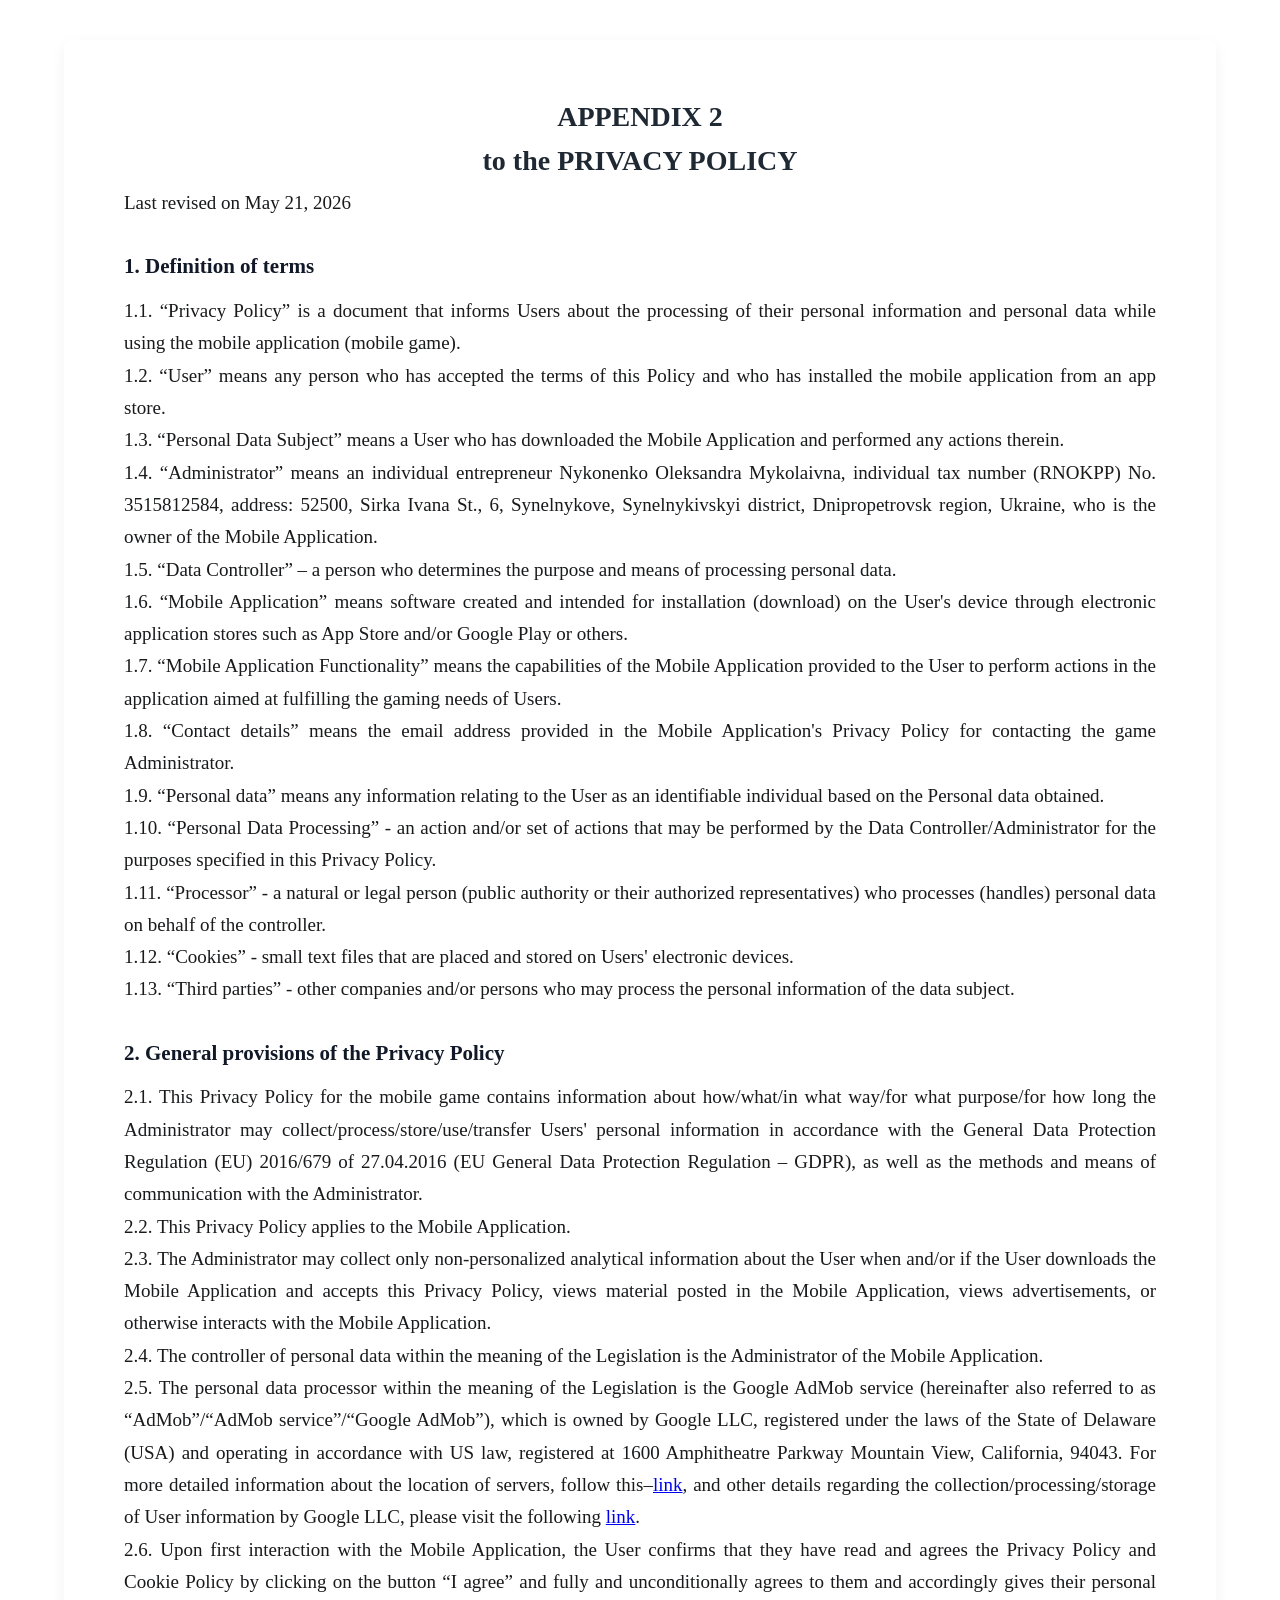
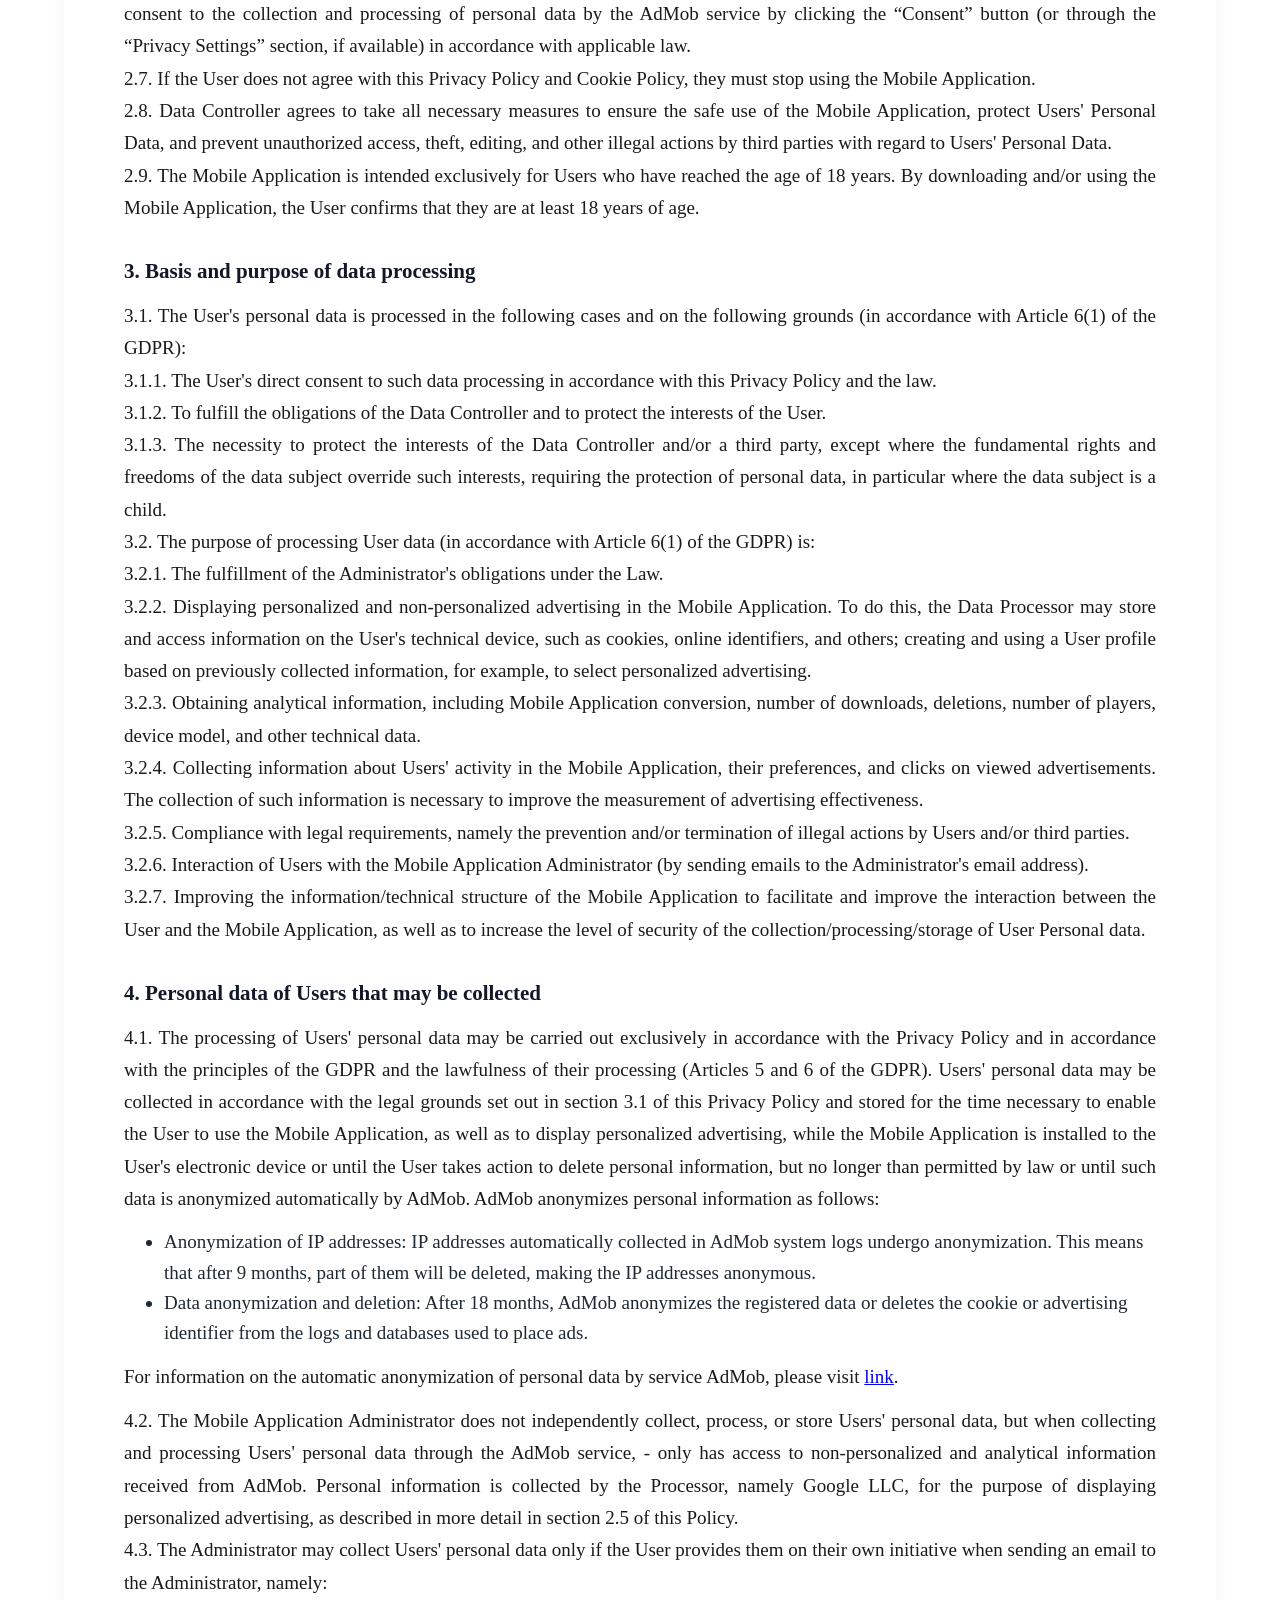
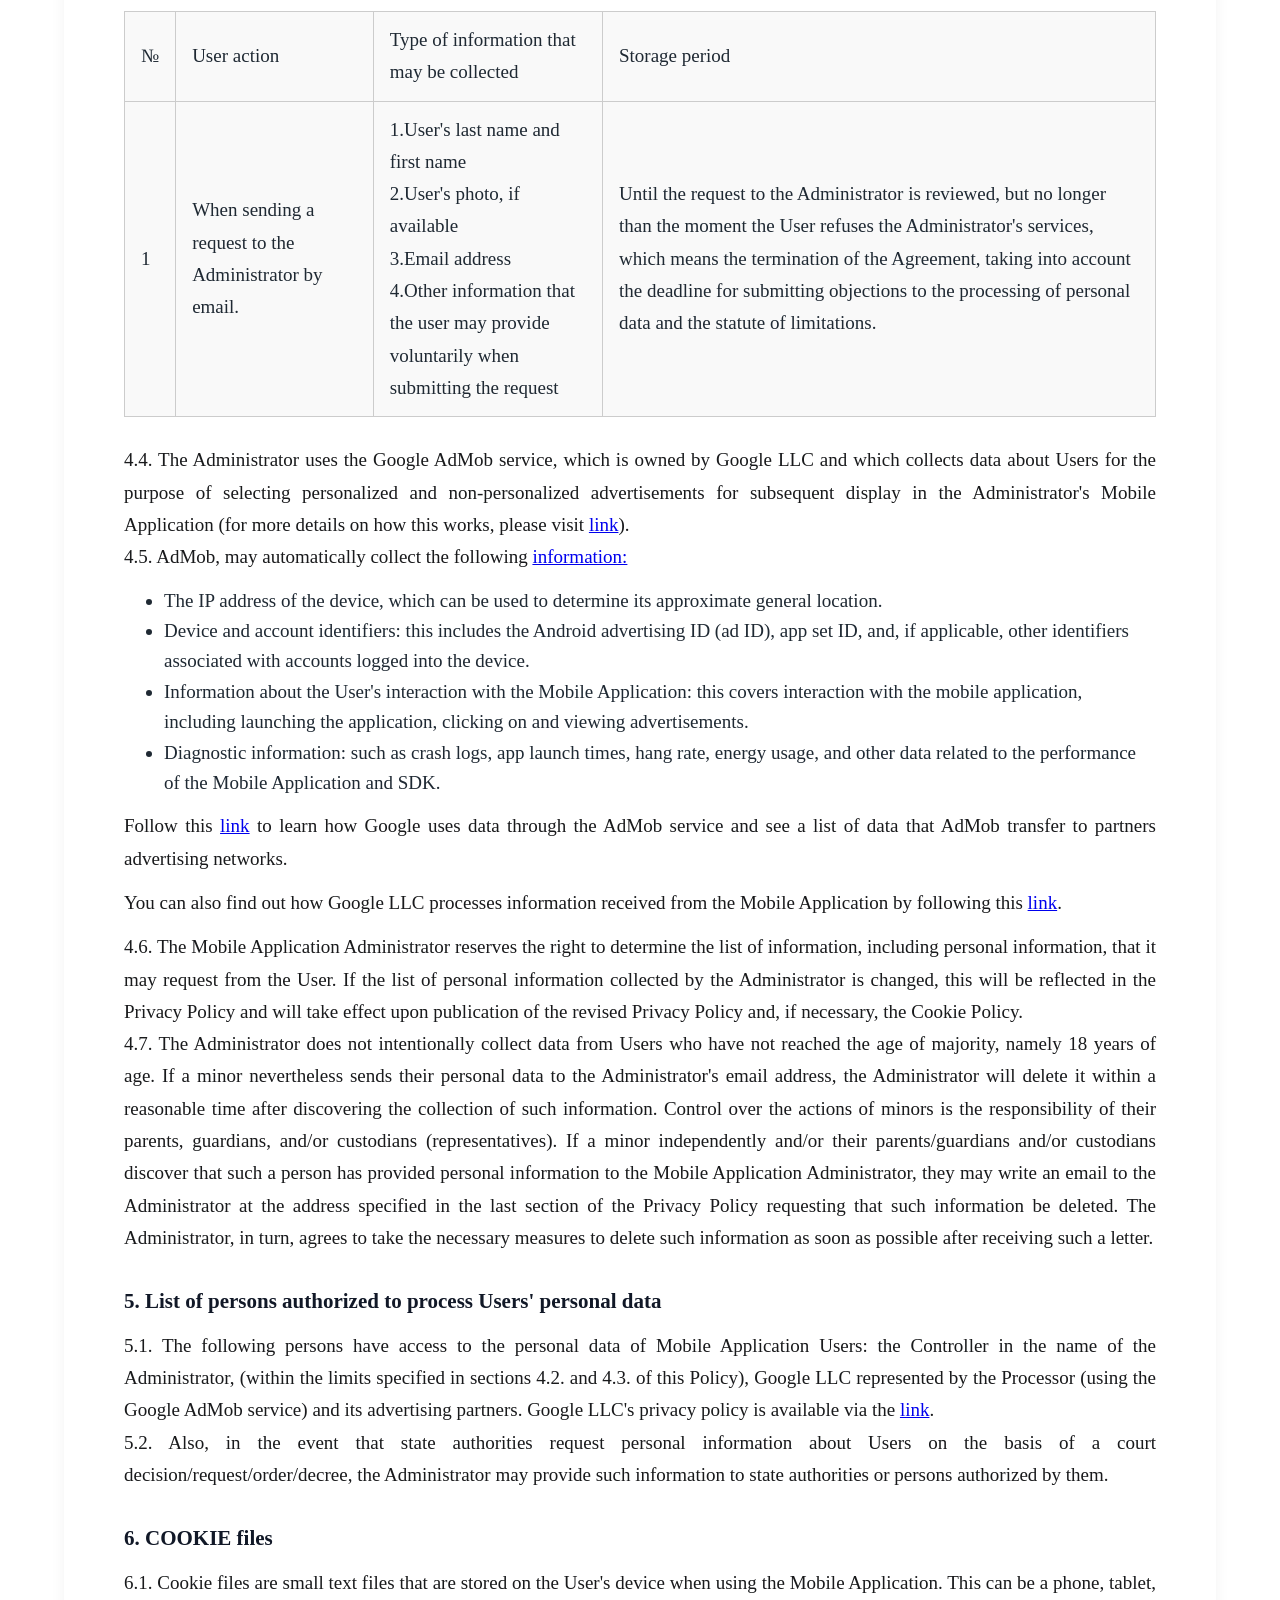
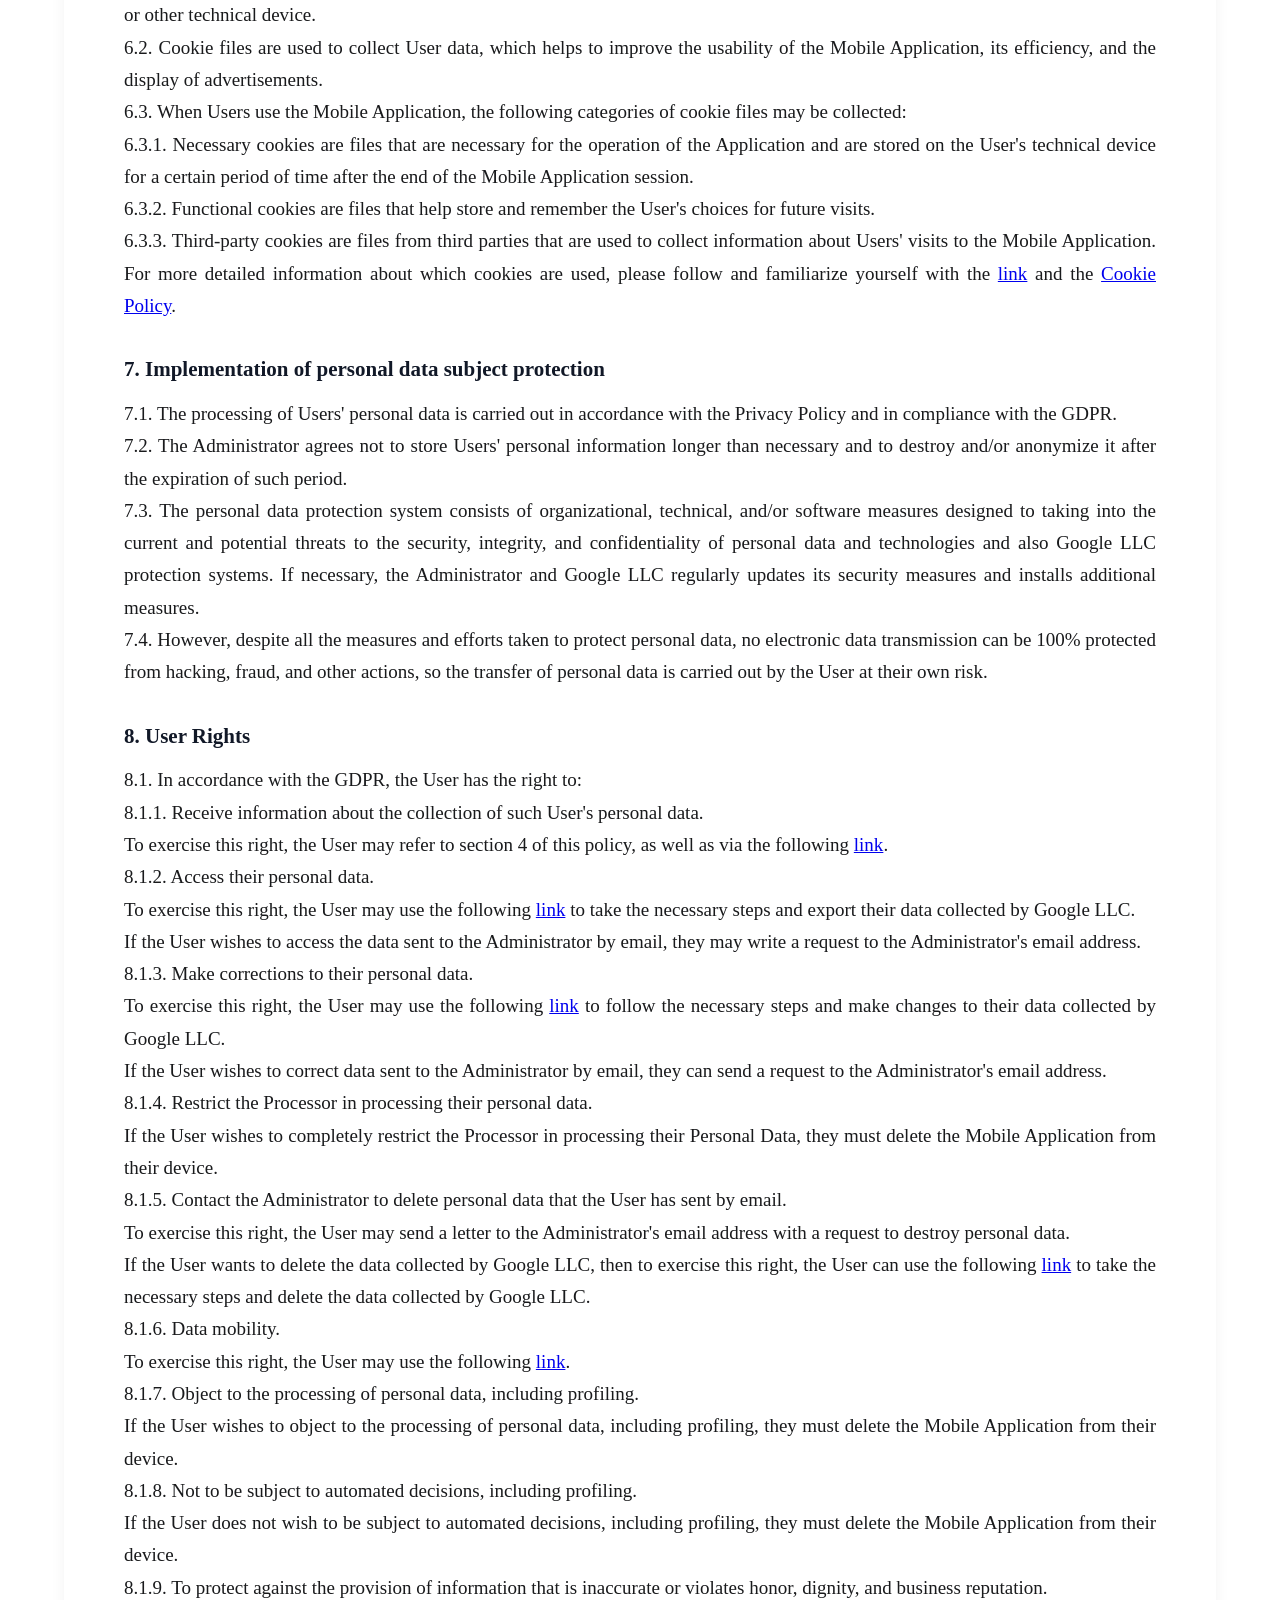
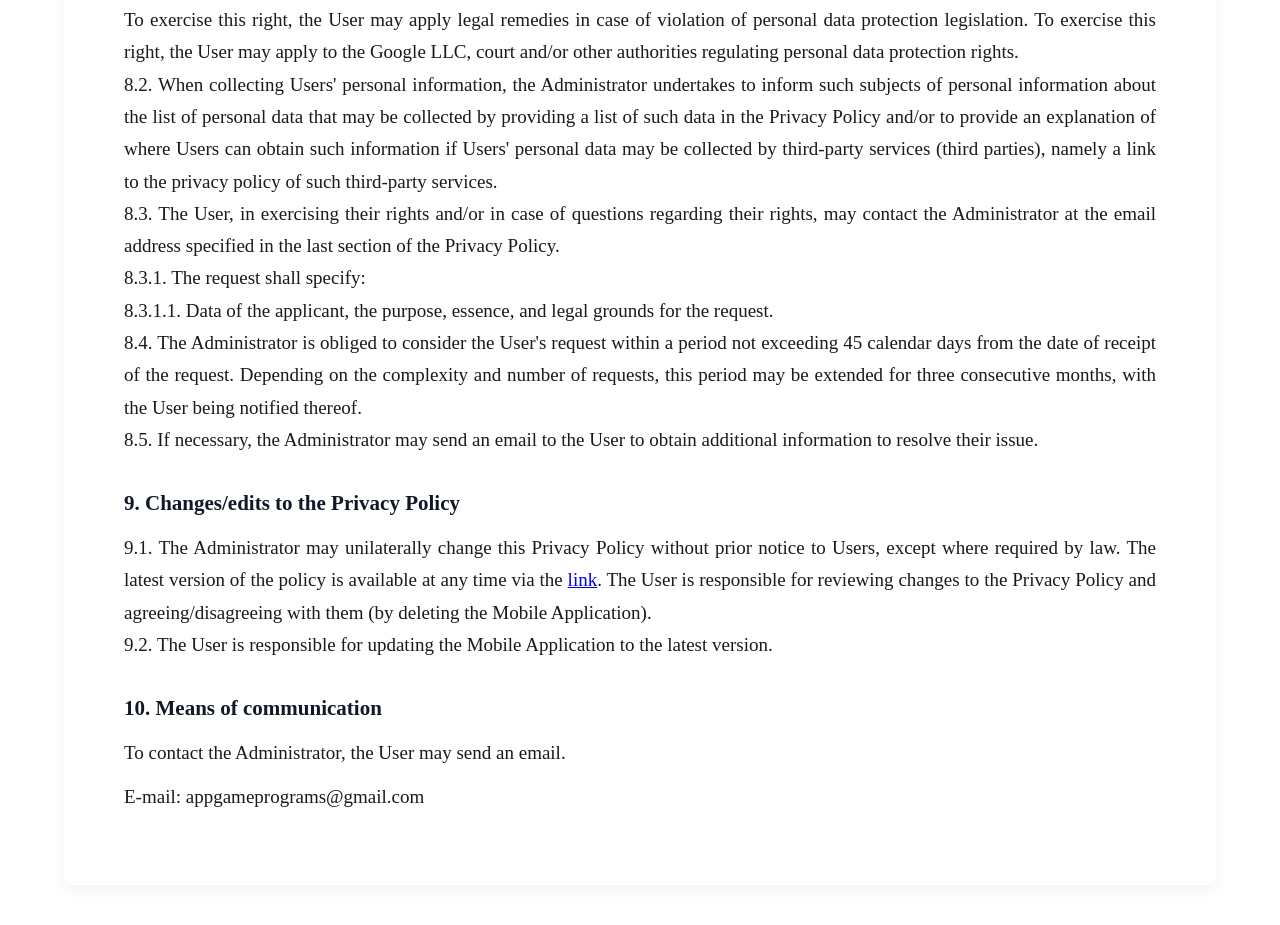
==== Appendix2.html @ 563bd9d1 "Add files via upload" ====
<!DOCTYPE html>
<html lang="en">
<head>
    <meta charset="UTF-8">
    <meta name="viewport" content="width=device-width, initial-scale=1.0">
    <title>PRIVACY POLICY</title>
    <link rel="stylesheet" href="styles.css">
</head>
<body>

<div class="container">
		<h1>APPENDIX 2</h1>
		<h1>to the PRIVACY POLICY</h1>

		<p>Last revised on May 21, 2026</p>
        <h2>1. Definition of terms</h2>
        <p>
          1.1. “Privacy Policy” is a document that informs Users about the processing of their personal information and personal data while using the mobile application (mobile game).<br>
		  1.2. “User” means any person who has accepted the terms of this Policy and who has installed the mobile application from an app store.<br>
		  1.3. “Personal Data Subject” means a User who has downloaded the Mobile Application and performed any actions therein.<br>
		  1.4. “Administrator” means an individual entrepreneur Nykonenko Oleksandra Mykolaivna, individual tax number (RNOKPP) No. 3515812584, address: 52500, Sirka Ivana St., 6, Synelnykove, Synelnykivskyi district, Dnipropetrovsk region, Ukraine, who is the owner of the Mobile Application.<br>
		  1.5. “Data Controller” – a person who determines the purpose and means of processing personal data.<br> 
		  1.6. “Mobile Application” means software created and intended for installation (download) on the User's device through electronic application stores such as App Store and/or Google Play or others.<br> 
		  1.7. “Mobile Application Functionality” means the capabilities of the Mobile Application provided to the User to perform actions in the application aimed at fulfilling the gaming needs of Users.<br>
		  1.8. “Contact details” means the email address provided in the Mobile Application's Privacy Policy for contacting the game Administrator.<br>
		  1.9. “Personal data” means any information relating to the User as an identifiable individual based on the Personal data obtained.<br>
		  1.10. “Personal Data Processing” - an action and/or set of actions that may be performed by the Data Controller/Administrator for the purposes specified in this Privacy Policy.<br>
		  1.11. “Processor” - a natural or legal person (public authority or their authorized representatives) who processes (handles) personal data on behalf of the controller.<br>
		  1.12. “Cookies” - small text files that are placed and stored on Users' electronic devices.<br>
		  1.13. “Third parties” - other companies and/or persons who may process the personal information of the data subject.
        </p>
  
        <h2>2. General provisions of the Privacy Policy</h2>
        <p>
         2.1. This Privacy Policy for the mobile game contains information about how/what/in what way/for what purpose/for how long the Administrator may collect/process/store/use/transfer Users' personal information in accordance with the General Data Protection Regulation (EU) 2016/679 of 27.04.2016 (EU General Data Protection Regulation – GDPR), as well as the methods and means of communication with the Administrator.<br>
		 2.2. This Privacy Policy applies to the Mobile Application.<br>
		 2.3. The Administrator may collect only non-personalized analytical information about the User when and/or if the User downloads the Mobile Application and accepts this Privacy Policy, views material posted in the Mobile Application, views advertisements, or otherwise interacts with the Mobile Application.<br>
		 2.4. The controller of personal data within the meaning of the Legislation is the Administrator of the Mobile Application.<br>
		 2.5. The personal data processor within the meaning of the Legislation is the Google AdMob service (hereinafter also referred to as “AdMob”/“AdMob service”/“Google AdMob”), which is owned by Google LLC, registered under the laws of the State of Delaware (USA) and operating in accordance with US law, registered at 1600 Amphitheatre Parkway Mountain View, California, 94043. For more detailed information about the location of servers, follow this–<a href="https://datacenters.google/locations/">link</a>, and other details regarding the collection/processing/storage of User information by Google LLC, please visit the following <a href="https://policies.google.com/privacy">link</a>.<br>
		 2.6. Upon first interaction with the Mobile Application, the User confirms that they have read and agrees the Privacy Policy and Cookie Policy by clicking on the button “I agree” and fully and unconditionally agrees to them and accordingly gives their personal consent to the collection and processing of personal data by the AdMob service by clicking the “Consent” button (or through the “Privacy Settings” section, if available) in accordance with applicable law.<br>
		 2.7. If the User does not agree with this Privacy Policy and Cookie Policy, they must stop using the Mobile Application.<br>
		 2.8. Data Controller agrees to take all necessary measures to ensure the safe use of the Mobile Application, protect Users' Personal Data, and prevent unauthorized access, theft, editing, and other illegal actions by third parties with regard to Users' Personal Data.<br>
         2.9. The Mobile Application is intended exclusively for Users who have reached the age of 18 years. By downloading and/or using the Mobile Application, the User confirms that they are at least 18 years of age.<br>
		</p>
    


        <h2>3. Basis and purpose of data processing</h2>
        <p>
		3.1. The User's personal data is processed in the following cases and on the following grounds (in accordance with Article 6(1) of the GDPR):<br>
		3.1.1. The User's direct consent to such data processing in accordance with this Privacy Policy and the law.<br>
		3.1.2. To fulfill the obligations of the Data Controller and to protect the interests of the User.<br>
		3.1.3. The necessity to protect the interests of the Data Controller and/or a third party, except where the fundamental rights and freedoms of the data subject override such interests, requiring the protection of personal data, in particular where the data subject is a child.<br>
		3.2. The purpose of processing User data (in accordance with Article 6(1) of the GDPR) is:<br>
		3.2.1. The fulfillment of the Administrator's obligations under the Law.<br>
		3.2.2. Displaying personalized and non-personalized advertising in the Mobile Application. To do this, the Data Processor may store and access information on the User's technical device, such as cookies, online identifiers, and others; creating and using a User profile based on previously collected information, for example, to select personalized advertising.<br>
		3.2.3. Obtaining analytical information, including Mobile Application conversion, number of downloads, deletions, number of players, device model, and other technical data.<br>
		3.2.4. Collecting information about Users' activity in the Mobile Application, their preferences, and clicks on viewed advertisements. The collection of such information is necessary to improve the measurement of advertising effectiveness.<br>
		3.2.5. Compliance with legal requirements, namely the prevention and/or termination of illegal actions by Users and/or third parties.<br>
		3.2.6. Interaction of Users with the Mobile Application Administrator (by sending emails to the Administrator's email address).<br>
		3.2.7. Improving the information/technical structure of the Mobile Application to facilitate and improve the interaction between the User and the Mobile Application, as well as to increase the level of security of the collection/processing/storage of User Personal data.<br>
        </p>


  
        <h2>4. Personal data of Users that may be collected</h2>
        <p>
		4.1. The processing of Users' personal data may be carried out exclusively in accordance with the Privacy Policy and in accordance with the principles of the GDPR and the lawfulness of their processing (Articles 5 and 6 of the GDPR).
		Users' personal data may be collected in accordance with the legal grounds set out in section 3.1 of this Privacy Policy and stored for the time necessary to enable the User to use the Mobile Application, as well as to display personalized advertising, while the Mobile Application is installed to the User's electronic device or until the User takes action to delete personal information, but no longer than permitted by law or until such data is anonymized automatically by AdMob. AdMob anonymizes personal information as follows:
        </p>
			<ul>
				<li>Anonymization of IP addresses: IP addresses automatically collected in AdMob system logs undergo anonymization. This means that after 9 months, part of them will be deleted, making the IP addresses anonymous.</li>
				<li>Data anonymization and deletion: After 18 months, AdMob anonymizes the registered data or deletes the cookie or advertising identifier from the logs and databases used to place ads.</li>
			</ul>

        <p>
		For information on the automatic anonymization of personal data by service AdMob, please visit <a href="https://support.google.com/admob/answer/7665968">link</a>.
		</p>
 
		<p>
		4.2. The Mobile Application Administrator does not independently collect, process, or store Users' personal data, but when collecting and processing Users' personal data through the AdMob service, - only has access to non-personalized and analytical information received from AdMob. Personal information is collected by the Processor, namely Google LLC, for the purpose of displaying personalized advertising, as described in more detail in section 2.5 of this Policy.<br>
		4.3. The Administrator may collect Users' personal data only if the User provides them on their own initiative when sending an email to the Administrator, namely:
		</p>
		<div class="table-wrapper">
		 <table class="four-column-table">
		  <tr>
			<td>№</td>
			<td>User action</td>
			<td>Type of information that may be collected</td>
			<td>Storage period</td>
		  </tr>
		   <tr>
			<td>1</td>
			<td>When sending a request to the Administrator by email.</td>
			<td>1.User's last name and first name<br> 2.User's photo, if available <br>3.Email address <br>4.Other information that the user may provide voluntarily when submitting the request</td>
			<td>Until the request to the Administrator is reviewed, but no longer than the moment the User refuses the Administrator's services, which means the termination of the Agreement, taking into account the deadline for submitting objections to the processing of personal data and the statute of limitations.</td>
		  </tr>
		</table>
		</div>
		<br>
		<p>
		4.4. The Administrator uses the Google AdMob service, which is owned by Google LLC and which collects data about Users for the purpose of selecting personalized and non-personalized advertisements for subsequent display in the Administrator's Mobile Application (for more details on how this works, please visit <a href="https://policies.google.com/technologies/partner-sites">link</a>).<br>
		4.5. AdMob, may automatically collect the following <a href="https://developers.google.com/admob/android/privacy/play-data-disclosure">information:</a>
		</p>
		<ul>
				<li>The IP address of the device, which can be used to determine its approximate general location.</li>
				<li>Device and account identifiers: this includes the Android advertising ID (ad ID), app set ID, and, if applicable, other identifiers associated with accounts logged into the device.</li>
				<li>Information about the User's interaction with the Mobile Application: this covers interaction with the mobile application, including launching the application, clicking on and viewing advertisements.</li>
				<li>Diagnostic information: such as crash logs, app launch times, hang rate, energy usage, and other data related to the performance of the Mobile Application and SDK.</li>
			</ul>
		
		
		<p>
         Follow this <a href="https://support.google.com/admob/answer/7665968">link</a> to learn how Google uses data through the AdMob service and see a list of data that AdMob transfer to partners advertising networks.
        </p>
		
		<p>
         You can also find out how Google LLC processes information received from the Mobile Application by following this <a href="https://policies.google.com/technologies/partner-sites">link</a>.
        </p>
		<p>
         4.6. The Mobile Application Administrator reserves the right to determine the list of information, including personal information, that it may request from the User. If the list of personal information collected by the Administrator is changed, this will be reflected in the Privacy Policy and will take effect upon publication of the revised Privacy Policy and, if necessary, the Cookie Policy.<br>
         4.7. The Administrator does not intentionally collect data from Users who have not reached the age of majority, namely 18 years of age. If a minor nevertheless sends their personal data to the Administrator's email address, the Administrator will delete it within a reasonable time after discovering the collection of such information. Control over the actions of minors is the responsibility of their parents, guardians, and/or custodians (representatives). If a minor independently and/or their parents/guardians and/or custodians discover that such a 
		 person has provided personal information to the Mobile Application Administrator, they may write an email to the Administrator at the address specified in the last section of the Privacy Policy requesting that such information be deleted. The Administrator, in turn, agrees to take the necessary measures to delete such information as soon as possible after receiving such a letter.
		</p>
 
        <h2>5. List of persons authorized to process Users' personal data</h2>
        <p>
         5.1. The following persons have access to the personal data of Mobile Application Users: the Controller in the name of the Administrator, (within the limits specified in sections 4.2. and 4.3. of this Policy), Google LLC represented by the Processor (using the Google AdMob service) and its advertising partners. Google LLC's privacy policy is available via the <a href="https://policies.google.com/privacy">link</a>.<br>
		 5.2. Also, in the event that state authorities request personal information about Users on the basis of a court decision/request/order/decree, the Administrator may provide such information to state authorities or persons authorized by them.
        </p>
  
		<h2>6. COOKIE files</h2>
		<p>
		6.1. Cookie files are small text files that are stored on the User's device when using the Mobile Application. This can be a phone, tablet, or other technical device.<br>
		6.2. Cookie files are used to collect User data, which helps to improve the usability of the Mobile Application, its efficiency, and the display of advertisements.<br>
		6.3. When Users use the Mobile Application, the following categories of cookie files may be collected:<br>
		6.3.1. Necessary cookies are files that are necessary for the operation of the Application and are stored on the User's technical device for a certain period of time after the end of the Mobile Application session.<br>
		6.3.2. Functional cookies are files that help store and remember the User's choices for future visits.<br>
		6.3.3. Third-party cookies are files from third parties that are used to collect information about Users' visits to the Mobile Application. For more detailed information about which cookies are used, please follow and familiarize yourself with the <a href="https://policies.google.com/technologies/cookies">link</a> and the <a href="https://appgameprivacypolicy.github.io/Cookies">Cookie Policy</a>.		
		</p>
		
		<h2>7. Implementation of personal data subject protection</h2>
		<p>
		7.1. The processing of Users' personal data is carried out in accordance with the Privacy Policy and in compliance with the GDPR.<br>
		7.2. The Administrator agrees not to store Users' personal information longer than necessary and to destroy and/or anonymize it after the expiration of such period.<br>
		7.3. The personal data protection system consists of organizational, technical, and/or software measures designed to taking into the current and potential threats to the security, integrity, and confidentiality of personal data and technologies and also Google LLC protection systems. If necessary, the Administrator and Google LLC regularly updates its security measures and installs additional measures.<br>
		7.4. However, despite all the measures and efforts taken to protect personal data, no electronic data transmission can be 100% protected from hacking, fraud, and other actions, so the transfer of personal data is carried out by the User at their own risk.<br>
		</p>
		
		<h2>8. User Rights</h2>
		<p>
		8.1. In accordance with the GDPR, the User has the right to:<br>
		8.1.1. Receive information about the collection of such User's personal data.<br> To exercise this right, the User may refer to section 4 of this policy, as well as via the following <a href="https://policies.google.com/privacy#infocollect">link</a>.<br>
		8.1.2. Access their personal data.<br> To exercise this right, the User may use the following <a href="https://policies.google.com/privacy#infodelete">link</a> to take the necessary steps and export their data collected by Google LLC.<br> If the User wishes to access the data sent to the Administrator by email, they may write a request to the Administrator's email address.<br>
		8.1.3. Make corrections to their personal data.<br>To exercise this right, the User may use the following <a href="https://policies.google.com/technologies/retention">link</a> to follow the necessary steps and make changes to their data collected by Google LLC.<br>If the User wishes to correct data sent to the Administrator by email, they can send a request to the Administrator's email address.<br>
		8.1.4. Restrict the Processor in processing their personal data.<br>If the User wishes to completely restrict the Processor in processing their Personal Data, they must delete the Mobile Application from their device.<br>
		8.1.5. Contact the Administrator to delete personal data that the User has sent by email.<br>To exercise this right, the User may send a letter to the Administrator's email address with a request to destroy personal data.<br>If the User wants to delete the data collected by Google LLC, then to exercise this right, the User can use the following <a href="https://policies.google.com/privacy#infodelete">link</a> to take the necessary steps and delete the data collected by Google LLC.<br>
		8.1.6. Data mobility.<br>To exercise this right, the User may use the following <a href="https://takeout.google.com/?utm_source=pp">link</a>.<br>
		8.1.7. Object to the processing of personal data, including profiling.<br>If the User wishes to object to the processing of personal data, including profiling, they must delete the Mobile Application from their device.<br>
		8.1.8. Not to be subject to automated decisions, including profiling.<br>If the User does not wish to be subject to automated decisions, including profiling, they must delete the Mobile Application from their device.<br>
		8.1.9. To protect against the provision of information that is inaccurate or violates honor, dignity, and business reputation.<br>To exercise this right, the User may apply legal remedies in case of violation of personal data protection legislation. To exercise this right, the User may apply to the Google LLC, court and/or other authorities regulating personal data protection rights.<br>
		8.2. When collecting Users' personal information, the Administrator undertakes to inform such subjects of personal information about the list of personal data that may be collected by providing a list of such data in the Privacy Policy and/or to provide an explanation of where Users can obtain such information if Users' personal data may be collected by third-party services (third parties), namely a link to the privacy policy of such third-party services.<br>
		8.3. The User, in exercising their rights and/or in case of questions regarding their rights, may contact the Administrator at the email address specified in the last section of the Privacy Policy.<br>
		8.3.1. The request shall specify:<br>
		8.3.1.1. Data of the applicant, the purpose, essence, and legal grounds for the request.<br>
		8.4. The Administrator is obliged to consider the User's request within a period not exceeding 45 calendar days from the date of receipt of the request. Depending on the complexity and number of requests, this period may be extended for three consecutive months, with the User being notified thereof.<br>
		8.5. If necessary, the Administrator may send an email to the User to obtain additional information to resolve their issue.
		</p>
		
		<h2>9. Changes/edits to the Privacy Policy</h2>
		<p>
		9.1. The Administrator may unilaterally change this Privacy Policy without prior notice to Users, except where required by law. The latest version of the policy is available at any time via the <a href="https://appgameprivacypolicy.github.io/">link</a>. 
		The User is responsible for reviewing changes to the Privacy Policy and agreeing/disagreeing with them (by deleting the Mobile Application).<br>
		9.2. The User is responsible for updating the Mobile Application to the latest version.
		</p>
		
		
		<h2>10. Means of communication</h2>
		<p>
		To contact the Administrator, the User may send an email.
		</p>
		
		<p>
		E-mail: appgameprograms@gmail.com
		</p>
		

</div>

</body>
</html>
---- styles.css ----
*,
*::before,
*::after {
    box-sizing: border-box;
    margin: 0;
    padding: 0;
}

/* Страница */
body {
    background: #ffffff;
    color: #1f2933;
    line-height: 1.7;
}

.container {
    width: 90%;
    max-width: 1400px;
    margin: 40px auto;
    padding: clamp(24px, 5vw, 60px);  
    background: white;
    border-radius: 8px;
    box-shadow: 0 5px 15px rgba(0,0,0,0.05);
}



/* Заголовки */
h1 {
    font-size: 28px;
    margin-bottom: 10px;
	line-height: 1.2;
    text-align: center;
}

h2 {
    font-size: 21px;
    margin: 30px 0 10px;
    text-align: left;
    color: #111827;
}

/* Текст */
p {
    font-size: 19px;
    color: #191a1c;
    text-align: justify;
	font-weight: 400;
    margin-bottom: 12px;
}

ul {
    padding-left: 40px;   
    margin-top: 10px;     
    margin-bottom: 12px; 
    list-style-type: disc;
}

li {
    font-size: 19px;
    line-height: 1.6;
}

.four-column-table {
    width: 100%;               
    border-collapse: collapse; 
}

.four-column-table td {
    border: 1px solid #ccc;    
    padding: 12px 16px;         
    text-align: center;    
	text-align: left; 	
    vertical-align: middle;     
    font-size: 19px;
    background: #f9f9f9;
}
.center-text {
	text-align:center;
}

.dash-list {
    list-style: none;
    padding-left: 0;
}

.dash-list li {
    position: relative;
    padding-left: 18px;
}

.dash-list li::before {
    content: "-";    
    position: absolute;
    left: 0;
}
.table-wrapper {
    width: 100%;
    overflow-x: auto;             
}

.four-column-table {
    width: 100%;
    border-collapse: collapse;
    min-width: 600px;             
}

.title_dev {
	text-align:center; 
	margin: 10px 0 10px;
}

section {
    margin-top: 10px;
}

/* Мобильные устройства */
@media (max-width: 640px) {
    .container {
        margin: 20px auto;  
        padding: 20px;
        border-radius: 8px;
        box-shadow: none;
    }

    h1 {
        font-size: 22px;
    }

    h2 {
        font-size: 16px;
        margin-top: 24px;
	    padding-left: 12px; 
    }

    p {
        font-size: 14px;
    }
	
	 .four-column-table td {
        padding: 8px 10px;
        font-size: 14px;
    }
	
	ul {
        padding-left: 30px;   
    }

    li {
        font-size: 14px;      
        line-height: 1.5;   
    }
}
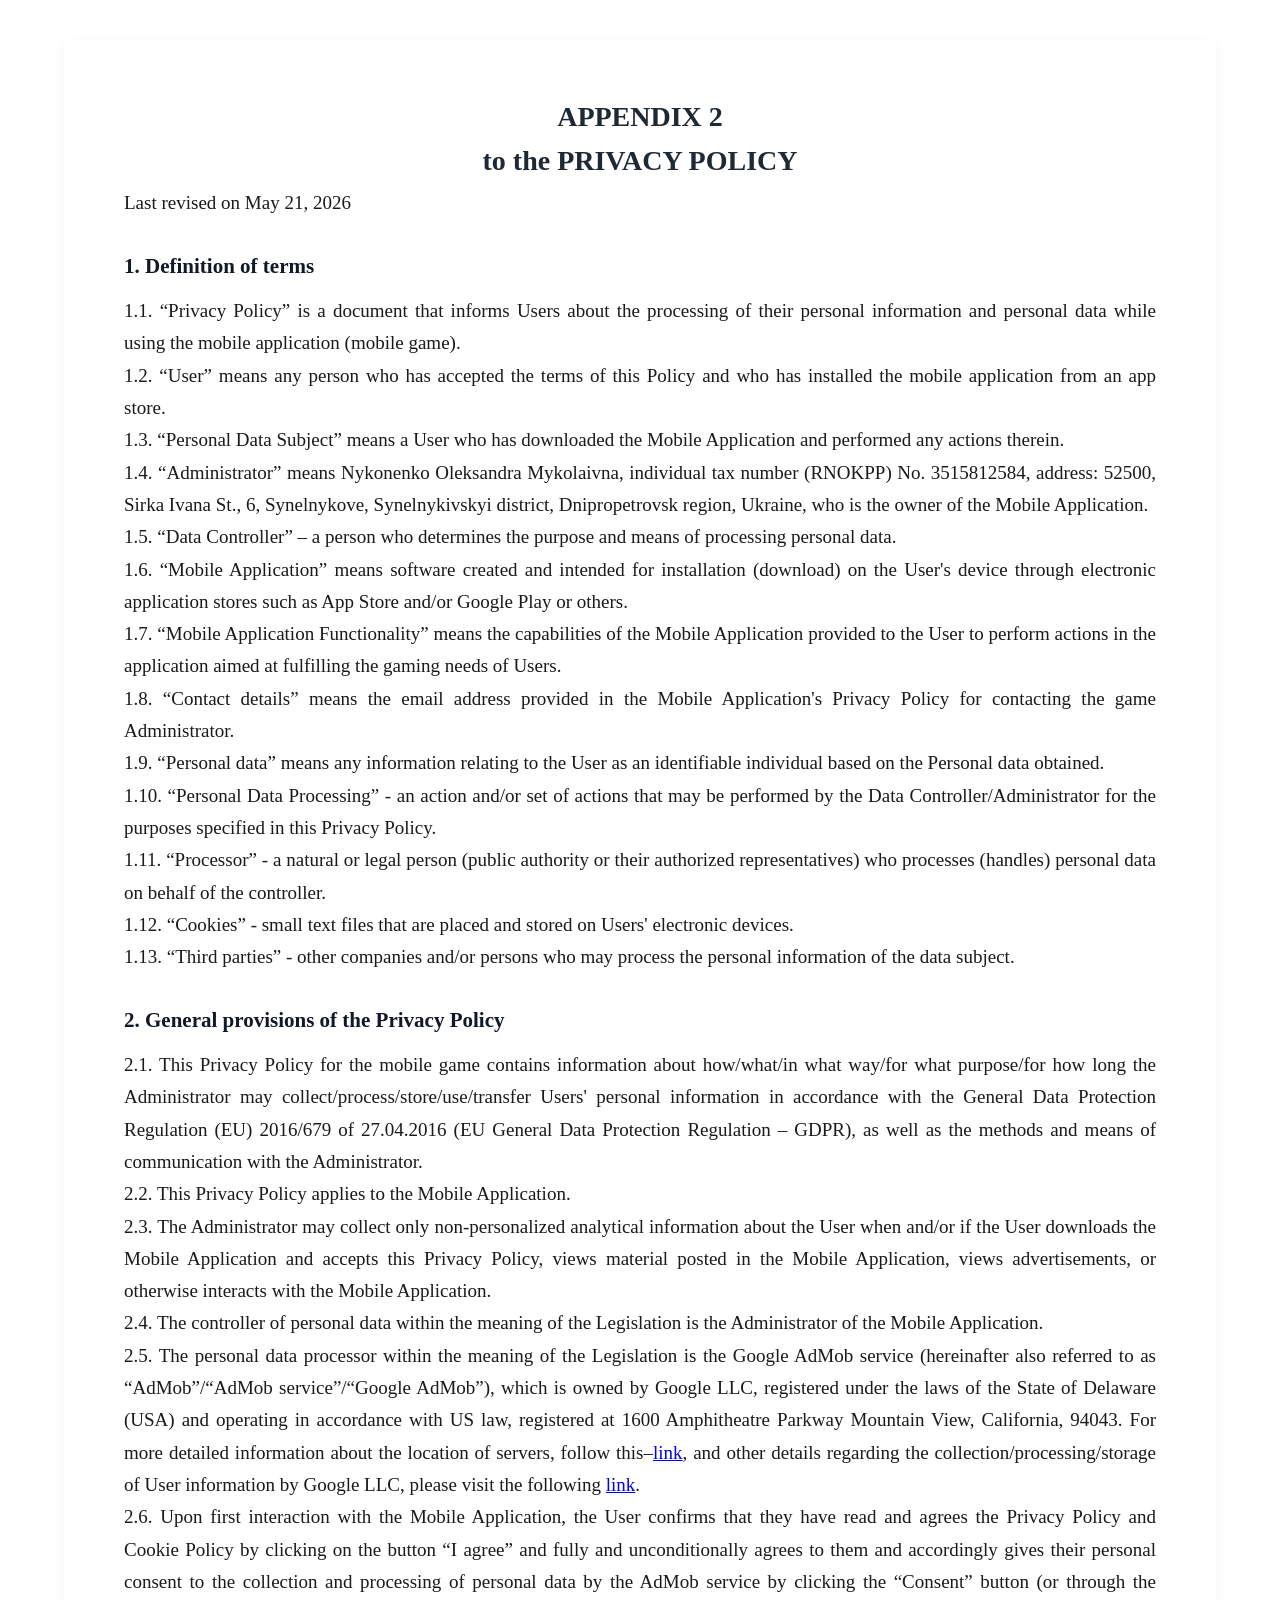
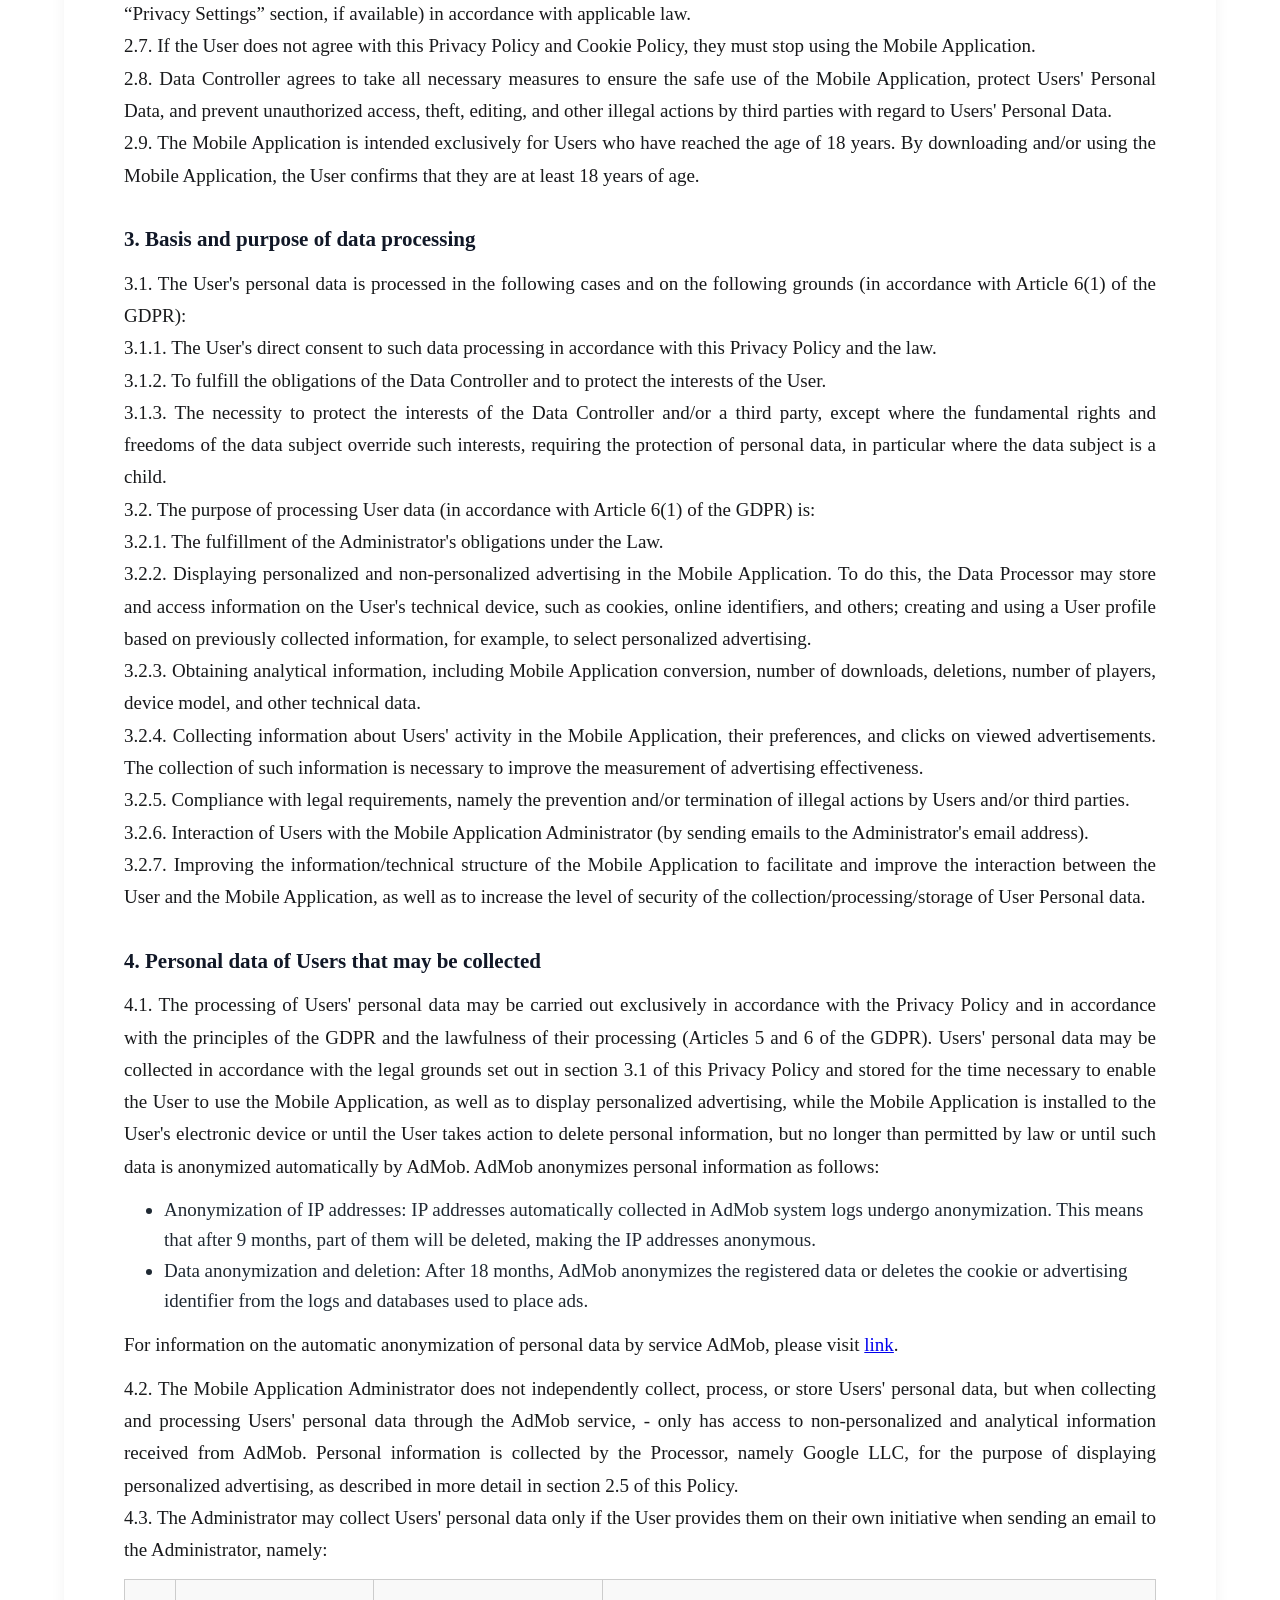
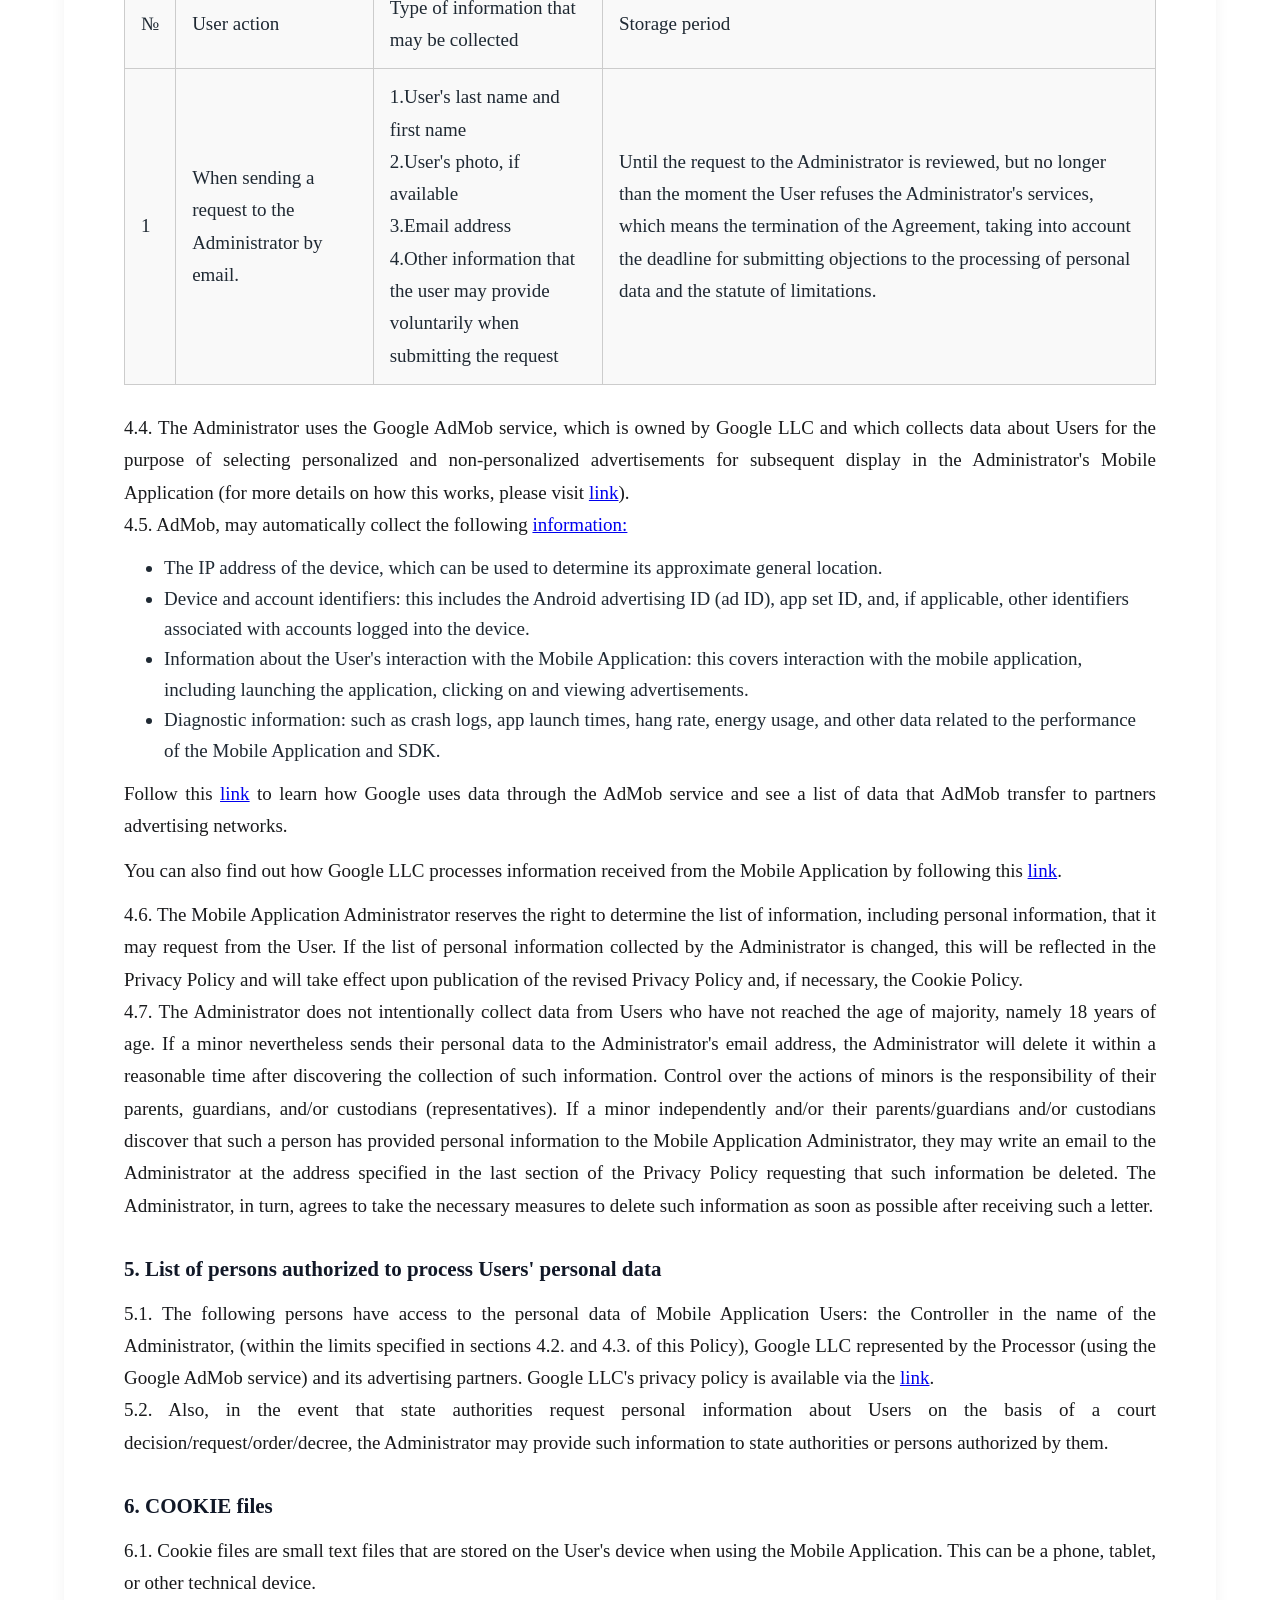
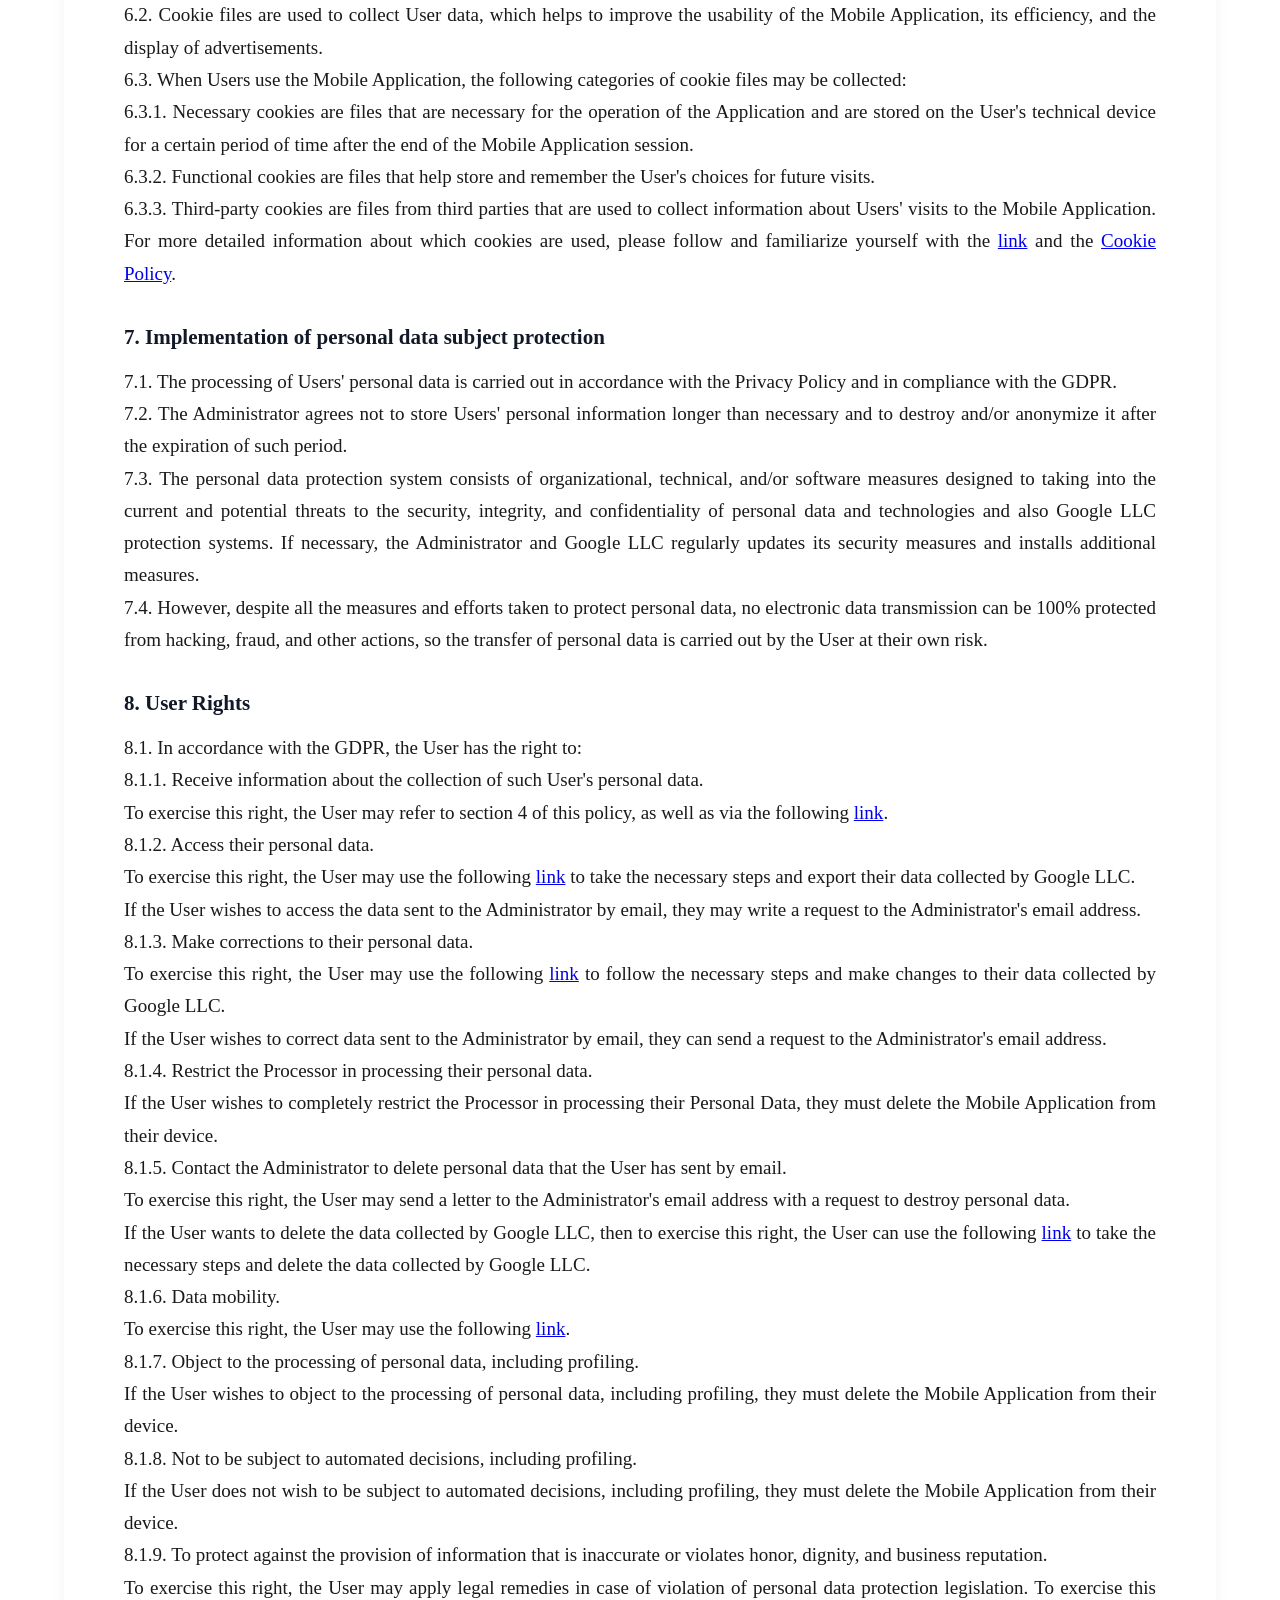
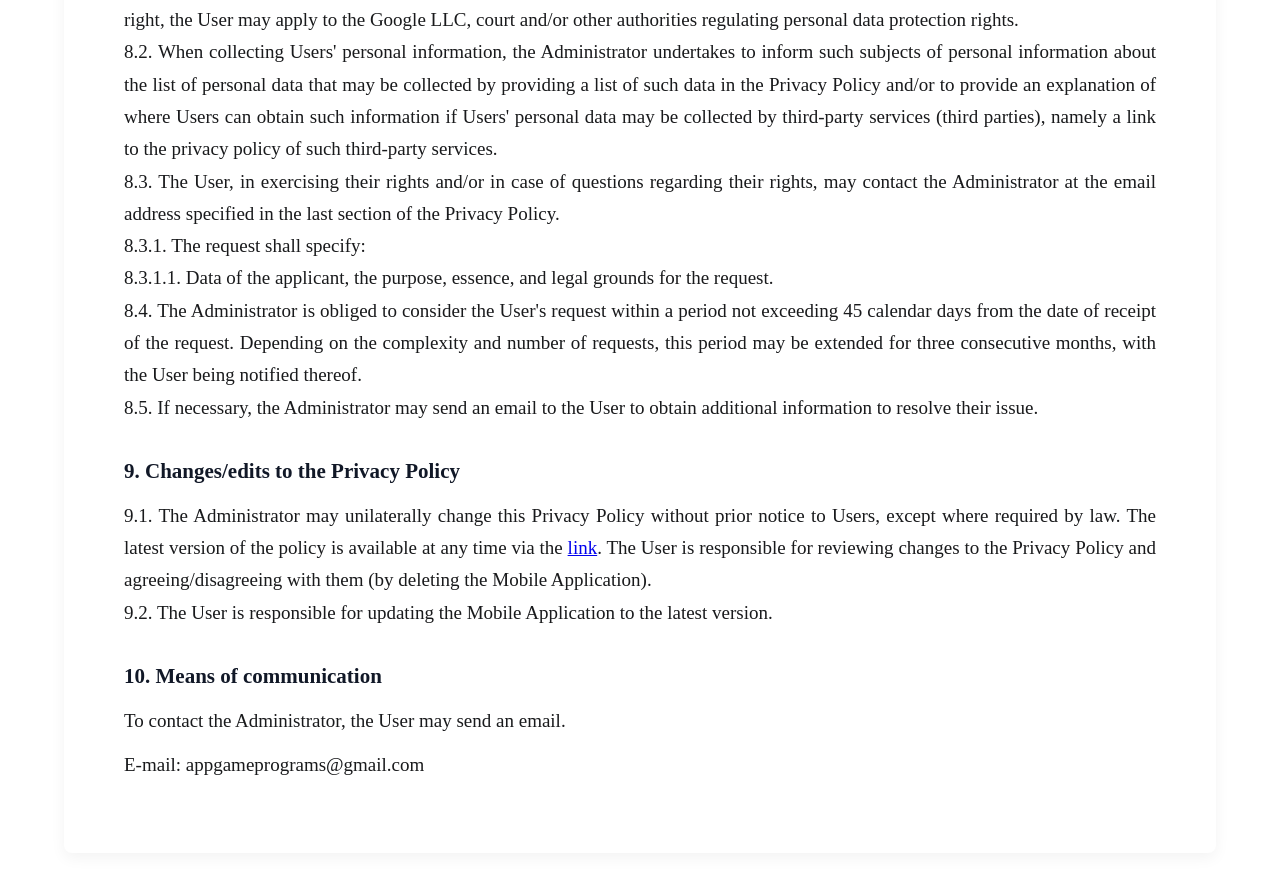
==== commit c9c53e50: "Add files via upload" ====
--- a/Appendix2.html
+++ b/Appendix2.html
@@ -18,7 +18,7 @@
           1.1. “Privacy Policy” is a document that informs Users about the processing of their personal information and personal data while using the mobile application (mobile game).<br>
 		  1.2. “User” means any person who has accepted the terms of this Policy and who has installed the mobile application from an app store.<br>
 		  1.3. “Personal Data Subject” means a User who has downloaded the Mobile Application and performed any actions therein.<br>
-		  1.4. “Administrator” means an individual entrepreneur Nykonenko Oleksandra Mykolaivna, individual tax number (RNOKPP) No. 3515812584, address: 52500, Sirka Ivana St., 6, Synelnykove, Synelnykivskyi district, Dnipropetrovsk region, Ukraine, who is the owner of the Mobile Application.<br>
+		  1.4. “Administrator” means Nykonenko Oleksandra Mykolaivna, individual tax number (RNOKPP) No. 3515812584, address: 52500, Sirka Ivana St., 6, Synelnykove, Synelnykivskyi district, Dnipropetrovsk region, Ukraine, who is the owner of the Mobile Application.<br>
 		  1.5. “Data Controller” – a person who determines the purpose and means of processing personal data.<br> 
 		  1.6. “Mobile Application” means software created and intended for installation (download) on the User's device through electronic application stores such as App Store and/or Google Play or others.<br> 
 		  1.7. “Mobile Application Functionality” means the capabilities of the Mobile Application provided to the User to perform actions in the application aimed at fulfilling the gaming needs of Users.<br>
